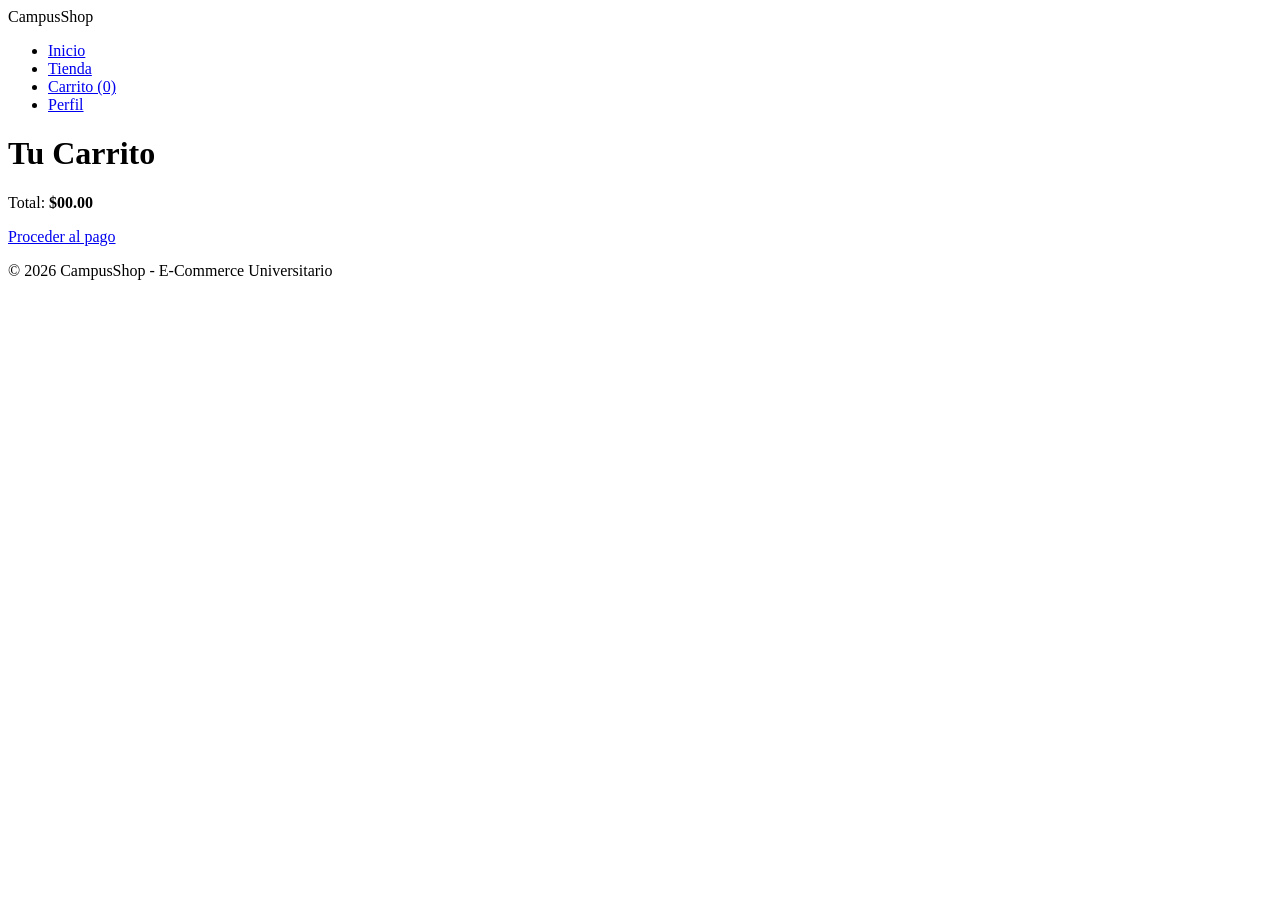
==== carrito.html @ 1fbe0f93 "feat: :tada: Hice una pequeña base del proyecto y cree todos los archivos requeridos Implemente una " ====
<!DOCTYPE html>
<html lang="es">
<head>
    <meta charset="UTF-8">
    <meta name="viewport" content="width=device-width, initial-scale=1.0">
    <title>CampusShop - Carrito</title>
    <link rel="stylesheet" href="css/base.css">
    <link rel="stylesheet" href="css/layout.css">
    <link rel="stylesheet" href="css/components.css">
    <link rel="stylesheet" href="css/responsive.css">
</head>
<body>
    <header>
        <nav>
            <div class="logo">Campus<span>Shop</span></div>
            <ul>
                <li><a href="index.html">Inicio</a></li>
                <li><a href="catalogo.html">Tienda</a></li>
                <li><a href="carrito.html">Carrito (0)</a></li>
                <li><a href="perfil.html">Perfil</a></li>
            </ul>
        </nav>
    </header>
<main>
    <h1>Tu Carrito</h1>
    <section class="cart-items">
        <article class="cart-item">
            </article>
    </section>
    <section class="cart-summary">
        <p>Total: <strong>$00.00</strong></p>
        <a href="checkout.html" class="btn-checkout">Proceder al pago</a>
    </section>
</main>
    <footer>
        <p>&copy; 2026 CampusShop - E-Commerce Universitario</p>
    </footer>
</body>
</html>
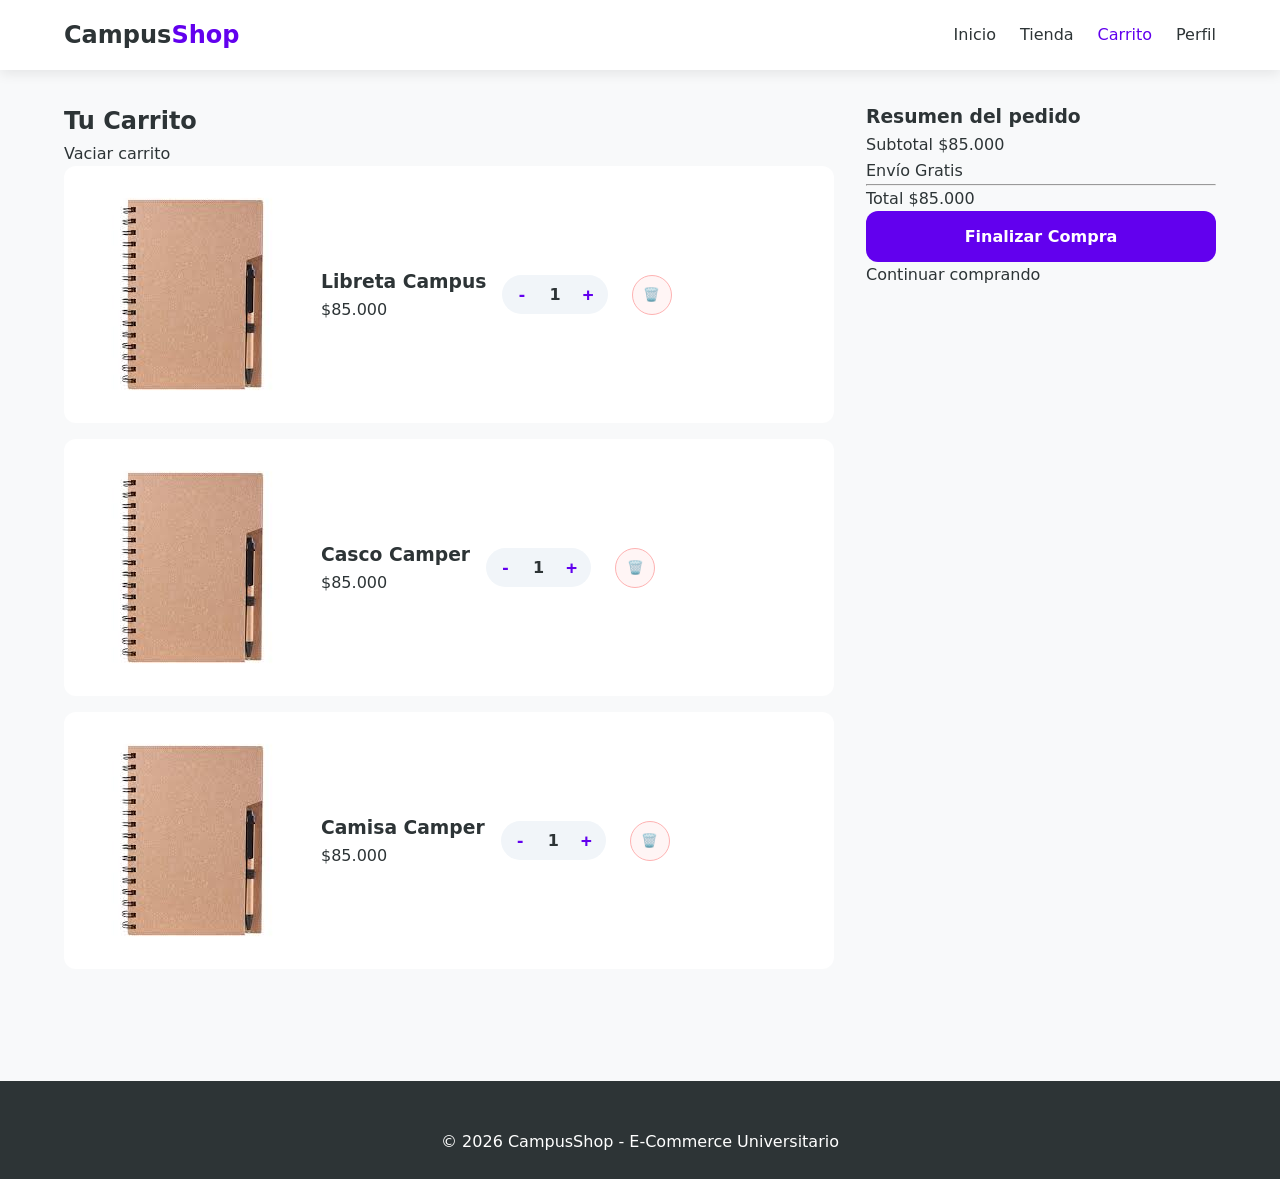
==== commit f92800f0: "feat: :sparkles: Añadi nuevo codigo termine el codigo de los htmls y css" ====
--- a/carrito.html
+++ b/carrito.html
@@ -3,37 +3,123 @@
 <head>
     <meta charset="UTF-8">
     <meta name="viewport" content="width=device-width, initial-scale=1.0">
-    <title>CampusShop - Carrito</title>
+    <title>CampusShop | Carrito</title>
     <link rel="stylesheet" href="css/base.css">
     <link rel="stylesheet" href="css/layout.css">
     <link rel="stylesheet" href="css/components.css">
     <link rel="stylesheet" href="css/responsive.css">
 </head>
 <body>
-    <header>
-        <nav>
-            <div class="logo">Campus<span>Shop</span></div>
-            <ul>
+
+    <header class="main-header">
+        <nav class="container">
+            <div class="logo">
+                <a href="index.html">Campus<span>Shop</span></a>
+            </div>
+            <ul class="nav-menu">
                 <li><a href="index.html">Inicio</a></li>
                 <li><a href="catalogo.html">Tienda</a></li>
-                <li><a href="carrito.html">Carrito (0)</a></li>
+                <li><a href="carrito.html" class="active">Carrito</a></li>
                 <li><a href="perfil.html">Perfil</a></li>
             </ul>
         </nav>
     </header>
-<main>
-    <h1>Tu Carrito</h1>
-    <section class="cart-items">
-        <article class="cart-item">
+
+    <main class="container cart-view">
+        <section class="cart-items-list">
+            <div class="cart-header">
+                <h2>Tu Carrito</h2>
+                <a href="vacio.html" class="btn-clear-cart">Vaciar carrito</a>
+            </div>
+
+            <article class="cart-item">
+                <div class="item-img">
+                    <img src="img/producto1.jpg" alt="Libreta Campus">
+                </div>
+                <div class="item-info">
+                    <h3>Libreta Campus</h3>
+                    <p class="item-price">$85.000</p>
+                </div>
+                <div class="item-controls">
+                <div class="quantity-controls">
+                    <button class="btn-qty">-</button>
+                    <span class="qty-number">1</span>
+                    <button class="btn-qty">+</button>
+                </div>
+                <button class="btn-remove-trash" title="Eliminar producto">
+                    <span class="trash-icon">🗑️</span>
+                </button>
+                </div>
             </article>
-    </section>
-    <section class="cart-summary">
-        <p>Total: <strong>$00.00</strong></p>
-        <a href="checkout.html" class="btn-checkout">Proceder al pago</a>
-    </section>
-</main>
-    <footer>
-        <p>&copy; 2026 CampusShop - E-Commerce Universitario</p>
+
+            <article class="cart-item">
+                <div class="item-img">
+                    <img src="img/producto1.jpg" alt="Casco Camper">
+                </div>
+                <div class="item-info">
+                    <h3>Casco Camper</h3>
+                    <p class="item-price">$85.000</p>
+                </div>
+                <div class="item-controls">
+                <div class="quantity-controls">
+                    <button class="btn-qty">-</button>
+                    <span class="qty-number">1</span>
+                    <button class="btn-qty">+</button>
+                </div>
+                <button class="btn-remove-trash" title="Eliminar producto">
+                    <span class="trash-icon">🗑️</span>
+                </button>
+                </div>
+            </article>
+
+            <article class="cart-item">
+                <div class="item-img">
+                    <img src="img/producto1.jpg" alt="Camisa Camper">
+                </div>
+                <div class="item-info">
+                    <h3>Camisa Camper</h3>
+                    <p class="item-price">$85.000</p>
+                </div>
+                <div class="item-controls">
+                <div class="quantity-controls">
+                    <button class="btn-qty">-</button>
+                    <span class="qty-number">1</span>
+                    <button class="btn-qty">+</button>
+                </div>
+                <button class="btn-remove-trash" title="Eliminar producto">
+                    <span class="trash-icon">🗑️</span>
+                </button>
+                </div>
+            </article>
+            </section>
+
+        <aside class="cart-summary">
+            <h3>Resumen del pedido</h3>
+            <div class="summary-details">
+                <div class="summary-row">
+                    <span>Subtotal</span>
+                    <span>$85.000</span>
+                </div>
+                <div class="summary-row">
+                    <span>Envío</span>
+                    <span class="free">Gratis</span>
+                </div>
+                <hr>
+                <div class="summary-row total">
+                    <span>Total</span>
+                    <span>$85.000</span>
+                </div>
+            </div>
+            <a href="checkout.html" class="btn-primary">Finalizar Compra</a>
+            <a href="catalogo.html" class="btn-continue">Continuar comprando</a>
+        </aside>
+    </main>
+
+    <footer class="main-footer">
+        <div class="container">
+            <p>&copy; 2026 CampusShop - E-Commerce Universitario</p>
+        </div>
     </footer>
+
 </body>
 </html>
--- a/css/base.css
+++ b/css/base.css
@@ -0,0 +1,47 @@
+:root {
+    /* Paleta Oficial CampusShop */
+    --primary: #6200EE;
+    --primary-dark: #3700B3;
+    --secondary: #03DAC6;
+    --bg-body: #f8f9fa;
+    --bg-card: #ffffff;
+    --text-main: #2d3436;
+    --text-muted: #636e72;
+    --error: #e74c3c;
+    --shadow: 0 4px 12px rgba(0, 0, 0, 0.08);
+    --radius: 12px;
+    --transition: 0.3s ease;
+}
+
+* {
+    margin: 0;
+    padding: 0;
+    box-sizing: border-box;
+}
+
+body {
+    font-family: 'Inter', system-ui, -apple-system, sans-serif;
+    background-color: var(--bg-body);
+    color: var(--text-main);
+    line-height: 1.6;
+}
+
+a {
+    text-decoration: none;
+    color: inherit;
+}
+
+ul {
+    list-style: none;
+}
+
+img {
+    max-width: 100%;
+    display: block;
+}
+
+.container {
+    width: 90%;
+    max-width: 1200px;
+    margin: 0 auto;
+}
--- a/css/layout.css
+++ b/css/layout.css
@@ -0,0 +1,65 @@
+/* Header */
+.main-header {
+    background: var(--bg-card);
+    padding: 1rem 0;
+    box-shadow: var(--shadow);
+    position: sticky;
+    top: 0;
+    z-index: 1000;
+}
+
+.main-header nav {
+    display: flex;
+    justify-content: space-between;
+    align-items: center;
+}
+
+.logo {
+    font-size: 1.5rem;
+    font-weight: 800;
+    color: var(--text-main);
+}
+
+.logo span {
+    color: var(--primary);
+}
+
+.nav-menu {
+    display: flex;
+    gap: 1.5rem;
+}
+
+.nav-menu a {
+    font-weight: 500;
+    transition: var(--transition);
+}
+
+.nav-menu a:hover, .nav-menu a.active {
+    color: var(--primary);
+}
+
+/* Footer */
+.main-footer {
+    background: #2d3436;
+    color: white;
+    padding: 3rem 0 1.5rem;
+    margin-top: 4rem;
+    text-align: center;
+}
+
+/* Catalog & Cart Layouts */
+.catalog-layout, .cart-view {
+    display: grid;
+    grid-template-columns: 1fr; /* Mobile First */
+    gap: 2rem;
+    padding: 2rem 0;
+}
+
+@media (min-width: 768px) {
+    .catalog-layout {
+        grid-template-columns: 250px 1fr;
+    }
+    .cart-view {
+        grid-template-columns: 1fr 350px;
+    }
+}
--- a/css/components.css
+++ b/css/components.css
@@ -0,0 +1,427 @@
+/* ==========================================================================
+    COMPONENTS.CSS - OPTIMIZADO Y ORGANIZADO
+   ========================================================================== */
+
+/* --- 1. COMPONENTES GLOBALES --- 
+   Estilos que se comparten en varias páginas (Botones y Formularios) */
+
+.btn-primary, .btn-secondary, .btn-search {
+    display: inline-block;
+    padding: 0.8rem 1.5rem;
+    border-radius: var(--radius);
+    border: none;
+    cursor: pointer;
+    font-weight: 600;
+    transition: var(--transition);
+    text-align: center;
+    text-decoration: none;
+    font-family: inherit;
+}
+
+.btn-primary { 
+    background: var(--primary); 
+    color: white; 
+    width: 100%; 
+}
+
+.btn-primary:hover { 
+    background: var(--primary-dark); 
+}
+
+.btn-secondary { 
+    background: var(--bg-body); 
+    color: var(--primary); 
+    border: 1px solid var(--primary); 
+}
+
+.btn-secondary:hover { 
+    background: var(--primary); 
+    color: white; 
+}
+
+input[type="text"], input[type="email"], 
+input[type="tel"], input[type="search"] {
+    width: 100%;
+    padding: 0.8rem;
+    border: 1px solid #dfe6e9;
+    border-radius: var(--radius);
+    margin-bottom: 1rem;
+    font-family: inherit;
+}
+
+/* --- 2. HOME Y CATÁLOGO (Cards de Producto) --- */
+
+.product-grid {
+    display: grid;
+    grid-template-columns: repeat(auto-fill, minmax(200px, 1fr));
+    gap: 1.5rem;
+}
+
+.product-card {
+    background: var(--bg-card);
+    border-radius: var(--radius);
+    padding: 1rem;
+    box-shadow: var(--shadow);
+    transition: var(--transition);
+}
+
+.product-card:hover { 
+    transform: translateY(-5px); 
+}
+
+.card-image img {
+    border-radius: 8px;
+    margin-bottom: 1rem;
+    aspect-ratio: 1/1;
+    object-fit: cover;
+}
+
+/* --- 3. PERFIL DE USUARIO --- */
+
+.profile-header-box {
+    text-align: center;
+    padding: 2.5rem 0;
+    margin-bottom: 1rem;
+}
+
+.profile-avatar-container {
+    width: 250px; /* Ajustado de 350px para mejor proporción */
+    height: 250px;
+    margin: 0 auto 1rem;
+    border-radius: 50%;
+    border: 4px solid var(--primary);
+    overflow: hidden;
+    background-color: #f1f5f9;
+}
+
+.profile-avatar-container img {
+    width: 100%;
+    height: 100%;
+    object-fit: cover;
+}
+
+.profile-name-text {
+    font-size: 1.6rem;
+    color: var(--text-main);
+    margin-bottom: 0.2rem;
+    font-weight: 700;
+}
+
+.profile-email-text {
+    color: var(--text-muted);
+    font-size: 0.95rem;
+}
+
+.profile-actions-grid {
+    display: grid;
+    grid-template-columns: repeat(2, 1fr);
+    gap: 1.2rem;
+    margin-bottom: 3rem;
+}
+
+.profile-action-card {
+    background: var(--bg-card);
+    padding: 1.8rem 1rem;
+    border-radius: var(--radius);
+    text-align: center;
+    box-shadow: var(--shadow);
+    border: 1px solid transparent;
+    transition: var(--transition);
+    text-decoration: none;
+    display: block;
+}
+
+.profile-action-card:hover {
+    transform: translateY(-4px);
+    border-color: var(--primary);
+}
+
+.action-icon {
+    font-size: 2.2rem;
+    display: block;
+    margin-bottom: 0.8rem;
+}
+
+.action-logout:hover {
+    border-color: var(--error);
+    background-color: #fffafa;
+}
+
+/* --- 4. DETALLE DE PRODUCTO --- */
+
+.product-detail-view {
+    display: grid;
+    grid-template-columns: 1fr 1fr;
+    gap: 3rem;
+    padding-top: 2rem;
+    align-items: start;
+}
+
+.main-image-card {
+    background: white;
+    padding: 2rem;
+    border-radius: var(--radius);
+    box-shadow: var(--shadow);
+    display: flex;
+    justify-content: center;
+}
+
+.main-image-card img {
+    max-height: 400px;
+    object-fit: contain;
+}
+
+.category-tag {
+    color: var(--primary);
+    font-weight: 700;
+    text-transform: uppercase;
+    font-size: 0.8rem;
+    letter-spacing: 1px;
+}
+
+.product-price {
+    font-size: 1.8rem;
+    font-weight: 700;
+    color: var(--text-main);
+    margin-bottom: 1.5rem;
+}
+
+.purchase-actions {
+    display: flex;
+    gap: 1rem;
+    margin-bottom: 2rem;
+}
+
+/* --- 5. CARRITO Y CONTROLES DE CANTIDAD --- */
+
+.cart-item {
+    display: flex;
+    align-items: center;
+    gap: 1rem;
+    background: white;
+    padding: 1rem;
+    border-radius: var(--radius);
+    margin-bottom: 1rem;
+}
+
+.item-controls {
+    display: flex;
+    align-items: center;
+    gap: 1.5rem;
+}
+
+.quantity-controls, .quantity-selector {
+    display: flex;
+    align-items: center;
+    background: #f1f5f9;
+    border-radius: 20px;
+    padding: 2px;
+}
+
+.btn-qty {
+    background: none;
+    border: none;
+    width: 35px;
+    height: 35px;
+    cursor: pointer;
+    font-size: 1.2rem;
+    font-weight: bold;
+    color: var(--primary);
+    transition: var(--transition);
+}
+
+.btn-qty:hover {
+    background: rgb(212, 211, 211);
+    border-radius: 50%;
+}
+
+.qty-number {
+    padding: 0 10px;
+    font-weight: 600;
+    min-width: 30px;
+    text-align: center;
+}
+
+.btn-remove-trash {
+    background: #fff5f5;
+    border: 1px solid #feb2b2;
+    color: var(--error);
+    width: 40px;
+    height: 40px;
+    border-radius: 50%;
+    display: flex;
+    align-items: center;
+    justify-content: center;
+    cursor: pointer;
+    transition: var(--transition);
+}
+
+.btn-remove-trash:hover {
+    background: var(--error);
+    color: white;
+    transform: scale(1.1);
+}
+
+/* --- 6. HISTORIAL DE PEDIDOS --- */
+
+.order-card {
+    background: var(--bg-card);
+    border-radius: var(--radius);
+    padding: 1.5rem;
+    box-shadow: var(--shadow);
+    display: grid;
+    grid-template-columns: 1fr auto auto auto;
+    align-items: center;
+    gap: 1.5rem;
+    transition: var(--transition);
+}
+
+.status-delivered { background: #e6fffa; color: #2c7a7b; }
+.status-pending { background: #fffaf0; color: #9c4221; }
+
+/* --- 7. SECCIÓN: CHECKOUT --- */
+.checkout-layout {
+    display: grid;
+    grid-template-columns: 1fr 350px; /* Columna principal y resumen */
+    gap: 2rem;
+    padding-top: 2rem;
+    align-items: start;
+}
+
+.checkout-card {
+    background: white;
+    padding: 2rem;
+    border-radius: var(--radius);
+    box-shadow: var(--shadow);
+    margin-bottom: 1.5rem;
+}
+
+.checkout-card h2 {
+    font-size: 1.3rem;
+    margin-bottom: 1.5rem;
+    display: flex;
+    align-items: center;
+    gap: 10px;
+}
+
+.step-number {
+    background: var(--primary);
+    color: white;
+    width: 28px;
+    height: 28px;
+    border-radius: 50%;
+    display: flex;
+    align-items: center;
+    justify-content: center;
+    font-size: 0.9rem;
+}
+
+/* Grilla del formulario */
+.form-grid {
+    display: grid;
+    grid-template-columns: 1fr 1fr;
+    gap: 1rem;
+}
+
+.full-width { grid-column: span 2; }
+
+.form-group label {
+    display: block;
+    margin-bottom: 0.5rem;
+    font-size: 0.9rem;
+    font-weight: 600;
+}
+
+/* Opciones de pago modernas */
+.payment-selection {
+    display: grid;
+    gap: 1rem;
+}
+
+.payment-option {
+    border: 2px solid #eee;
+    padding: 1rem;
+    border-radius: var(--radius);
+    cursor: pointer;
+    transition: var(--transition);
+    display: flex;
+    align-items: center;
+    gap: 15px;
+}
+
+.payment-option:has(input:checked) {
+    border-color: var(--primary);
+    background: #f8f7ff;
+}
+
+.option-content {
+    display: flex;
+    align-items: center;
+    gap: 10px;
+    font-weight: 500;
+}
+
+/* Resumen lateral */
+.checkout-summary {
+    position: sticky;
+    top: 100px;
+}
+
+.summary-total-lines .line {
+    display: flex;
+    justify-content: space-between;
+    margin-bottom: 0.8rem;
+}
+
+.grand-total {
+    font-size: 1.2rem;
+    font-weight: 800;
+    margin-top: 1rem;
+    color: var(--text-main);
+}
+
+.btn-back-link {
+    display: block;
+    text-align: center;
+    margin-top: 1rem;
+    font-size: 0.9rem;
+    color: var(--text-muted);
+}
+
+/* Responsive */
+@media (max-width: 900px) {
+    .checkout-layout {
+        grid-template-columns: 1fr;
+    }
+    .form-grid {
+        grid-template-columns: 1fr;
+    }
+    .full-width { grid-column: span 1; }
+}
+
+/* --- 8. ESTADOS VACÍOS Y RESPONSIVE --- */
+
+.empty-state {
+    display: flex;
+    flex-direction: column;
+    align-items: center;
+    justify-content: center;
+    text-align: center;
+    min-height: 60vh;
+    padding: 2rem;
+}
+
+.bin-avatar-container {
+    width: 250px; /* Ajustado para consistencia */
+    margin-bottom: 1.5rem;
+}
+
+@media (max-width: 768px) {
+    .product-detail-view, .order-card {
+        grid-template-columns: 1fr;
+        text-align: center;
+    }
+    .profile-actions-grid {
+        grid-template-columns: 1fr;
+    }
+}
--- a/css/responsive.css
+++ b/css/responsive.css
@@ -0,0 +1,68 @@
+/* Ajustes para móviles */
+@media (max-width: 600px) {
+    .nav-menu {
+        position: fixed;
+        bottom: 0;
+        left: 0;
+        width: 100%;
+        background: white;
+        padding: 1rem;
+        justify-content: space-around;
+        box-shadow: 0 -2px 10px rgba(0,0,0,0.1);
+    }
+    
+    .logo { width: 100%; text-align: center; }
+    
+    .category-grid {
+        display: grid;
+        grid-template-columns: repeat(2, 1fr);
+        gap: 10px;
+    }
+}
+
+/* Categorías en Home */
+.category-grid {
+    display: flex;
+    gap: 1rem;
+    overflow-x: auto;
+    padding: 1rem 0;
+}
+
+.category-item {
+    min-width: 100px;
+    background: white;
+    padding: 1rem;
+    text-align: center;
+    border-radius: var(--radius);
+    box-shadow: var(--shadow);
+}
+/* Categorías en Home */
+.category-grid {
+    display: flex;
+    gap: 1rem;
+    overflow-x: auto;
+    padding: 1rem 0;
+}
+
+.category-item {
+    min-width: 120px;
+    background: white;
+    padding: 1.5rem 1rem;
+    text-align: center;
+    border-radius: var(--radius);
+    box-shadow: var(--shadow);
+    display: flex;
+    align-items: center;
+    justify-content: center;
+    transition: var(--transition);
+}
+
+.category-item:hover {
+    transform: translateY(-3px);
+    border: 1px solid var(--primary);
+}
+
+.category-item span {
+    font-weight: 600;
+    color: var(--text-main);
+}
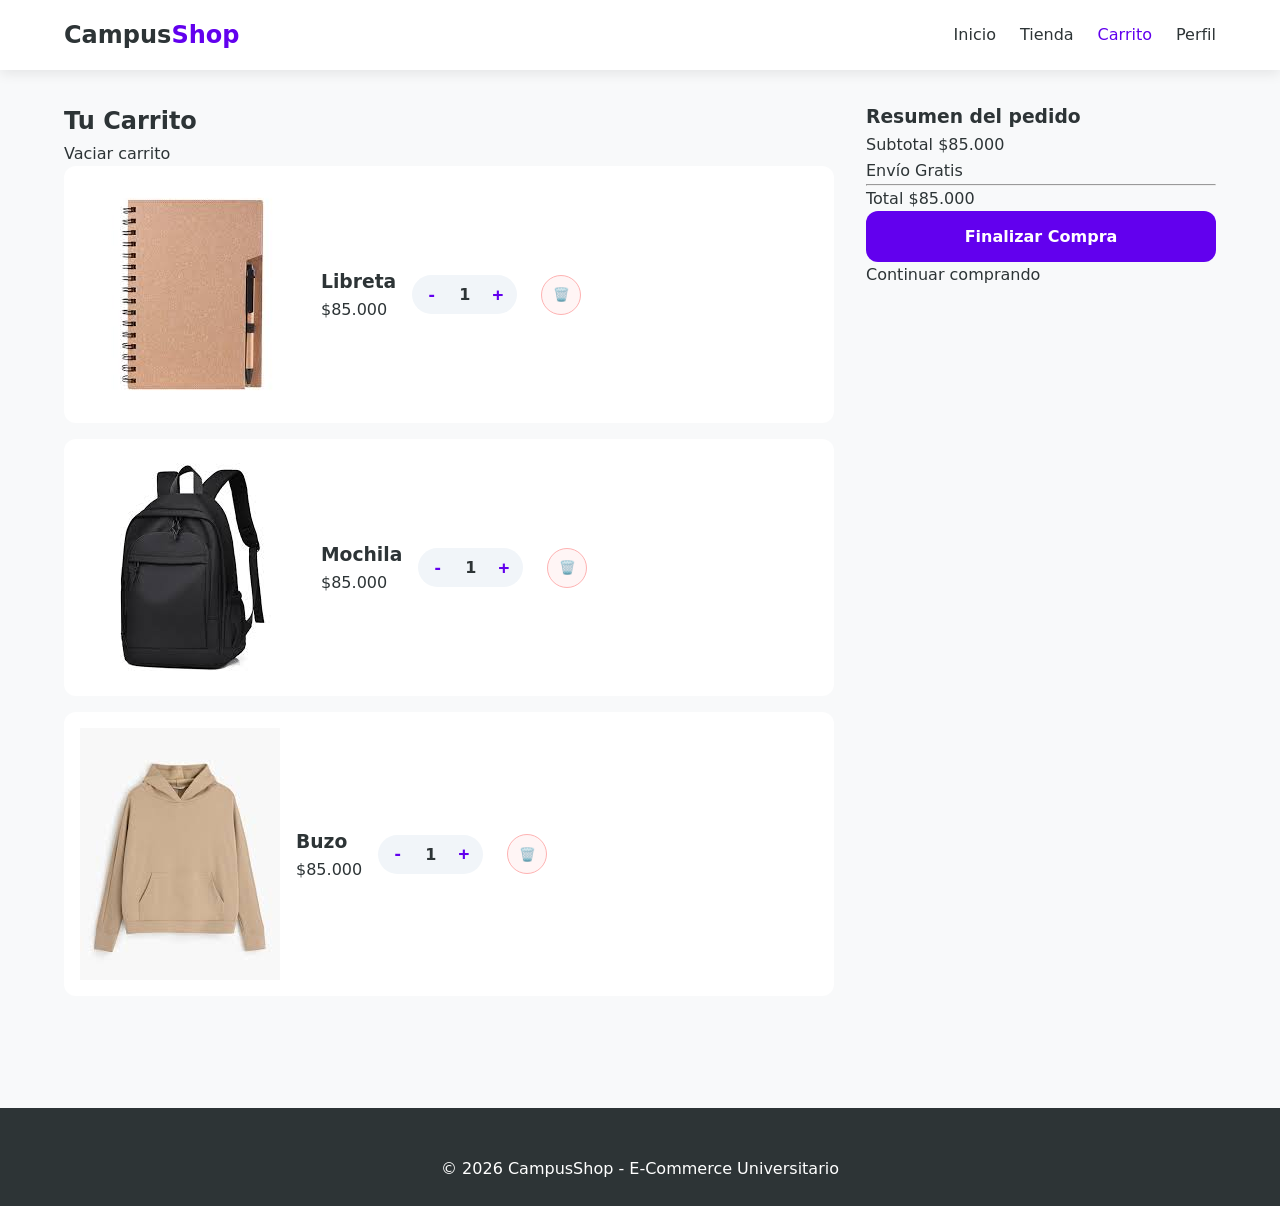
==== commit e1e1c5dc: "feat: :zap: Implemente imagenes y optimice mas el html de productos Añadi imagenes a todas las pagin" ====
--- a/carrito.html
+++ b/carrito.html
@@ -34,10 +34,10 @@
 
             <article class="cart-item">
                 <div class="item-img">
-                    <img src="img/producto1.jpg" alt="Libreta Campus">
+                    <img src="img/Libreta_Camper.jpg" alt="Libreta Campus">
                 </div>
                 <div class="item-info">
-                    <h3>Libreta Campus</h3>
+                    <h3>Libreta</h3>
                     <p class="item-price">$85.000</p>
                 </div>
                 <div class="item-controls">
@@ -54,10 +54,10 @@
 
             <article class="cart-item">
                 <div class="item-img">
-                    <img src="img/producto1.jpg" alt="Casco Camper">
+                    <img src="img/Mochila.jpg" alt="Casco Camper">
                 </div>
                 <div class="item-info">
-                    <h3>Casco Camper</h3>
+                    <h3>Mochila</h3>
                     <p class="item-price">$85.000</p>
                 </div>
                 <div class="item-controls">
@@ -74,10 +74,10 @@
 
             <article class="cart-item">
                 <div class="item-img">
-                    <img src="img/producto1.jpg" alt="Camisa Camper">
+                    <img src="img/Buzo.jpg" alt="Camisa Camper">
                 </div>
                 <div class="item-info">
-                    <h3>Camisa Camper</h3>
+                    <h3>Buzo</h3>
                     <p class="item-price">$85.000</p>
                 </div>
                 <div class="item-controls">
--- a/css/base.css
+++ b/css/base.css
@@ -12,7 +12,9 @@
     --radius: 12px;
     --transition: 0.3s ease;
 }
-
+html {
+    scroll-behavior: smooth;
+}
 * {
     margin: 0;
     padding: 0;
--- a/css/components.css
+++ b/css/components.css
@@ -190,6 +190,120 @@
     display: flex;
     gap: 1rem;
     margin-bottom: 2rem;
+}
+
+/* --- ESTILOS DE VARIANTES (Tallas/Tamaños) --- */
+.product-variants {
+    margin-bottom: 1.5rem;
+}
+
+.variant-label {
+    display: block;
+    font-weight: 600;
+    font-size: 0.9rem;
+    margin-bottom: 0.8rem;
+    color: var(--text-main);
+}
+
+.variant-options {
+    display: flex;
+    gap: 10px;
+    flex-wrap: wrap;
+}
+
+.variant-btn {
+    padding: 0.6rem 1.2rem;
+    border: 2px solid #dfe6e9;
+    background: white;
+    border-radius: 8px;
+    font-weight: 600;
+    cursor: pointer;
+    transition: var(--transition);
+}
+
+.variant-btn:hover {
+    border-color: var(--primary);
+    color: var(--primary);
+}
+
+.variant-btn.active {
+    background: var(--primary);
+    border-color: var(--primary);
+    color: white;
+}
+
+/* --- ESTILOS DE VARIANTES INTERACTIVAS (SIN JS) --- */
+
+/* Separador de productos en la misma página */
+.product-section-divider {
+    margin-bottom: 6rem;
+    padding-bottom: 4rem;
+    border-bottom: 1px solid rgba(0,0,0,0.05);
+}
+
+.product-variants {
+    margin: 1.5rem 0;
+}
+
+.variant-label {
+    display: block;
+    font-weight: 600;
+    font-size: 0.9rem;
+    margin-bottom: 0.8rem;
+    color: var(--text-main);
+}
+
+.variant-options {
+    display: flex;
+    gap: 10px;
+    flex-wrap: wrap;
+}
+
+/* Ocultar el radio button nativo */
+.variant-options input[type="radio"] {
+    display: none;
+}
+
+/* El label estilizado como botón */
+.variant-btn {
+    display: inline-block;
+    padding: 0.6rem 1.2rem;
+    border: 2px solid #dfe6e9;
+    background: white;
+    border-radius: 8px;
+    font-weight: 600;
+    cursor: pointer;
+    transition: var(--transition);
+    font-family: inherit;
+    user-select: none;
+}
+
+.variant-btn:hover {
+    border-color: var(--primary);
+    color: var(--primary);
+}
+
+/* Estado SELECCIONADO: Cuando el input hermano previo está chequeado */
+.variant-options input[type="radio"]:checked + .variant-btn {
+    background: var(--primary);
+    border-color: var(--primary);
+    color: white;
+}
+
+/* Estilo para los botones de cantidad (Consistencia) */
+.btn-qty {
+    background: white;
+    border: 1px solid #dfe6e9;
+    width: 35px;
+    height: 35px;
+    border-radius: 6px;
+    cursor: pointer;
+    font-weight: bold;
+    transition: var(--transition);
+}
+
+.btn-qty:hover {
+    background: #f1f2f6;
 }
 
 /* --- 5. CARRITO Y CONTROLES DE CANTIDAD --- */
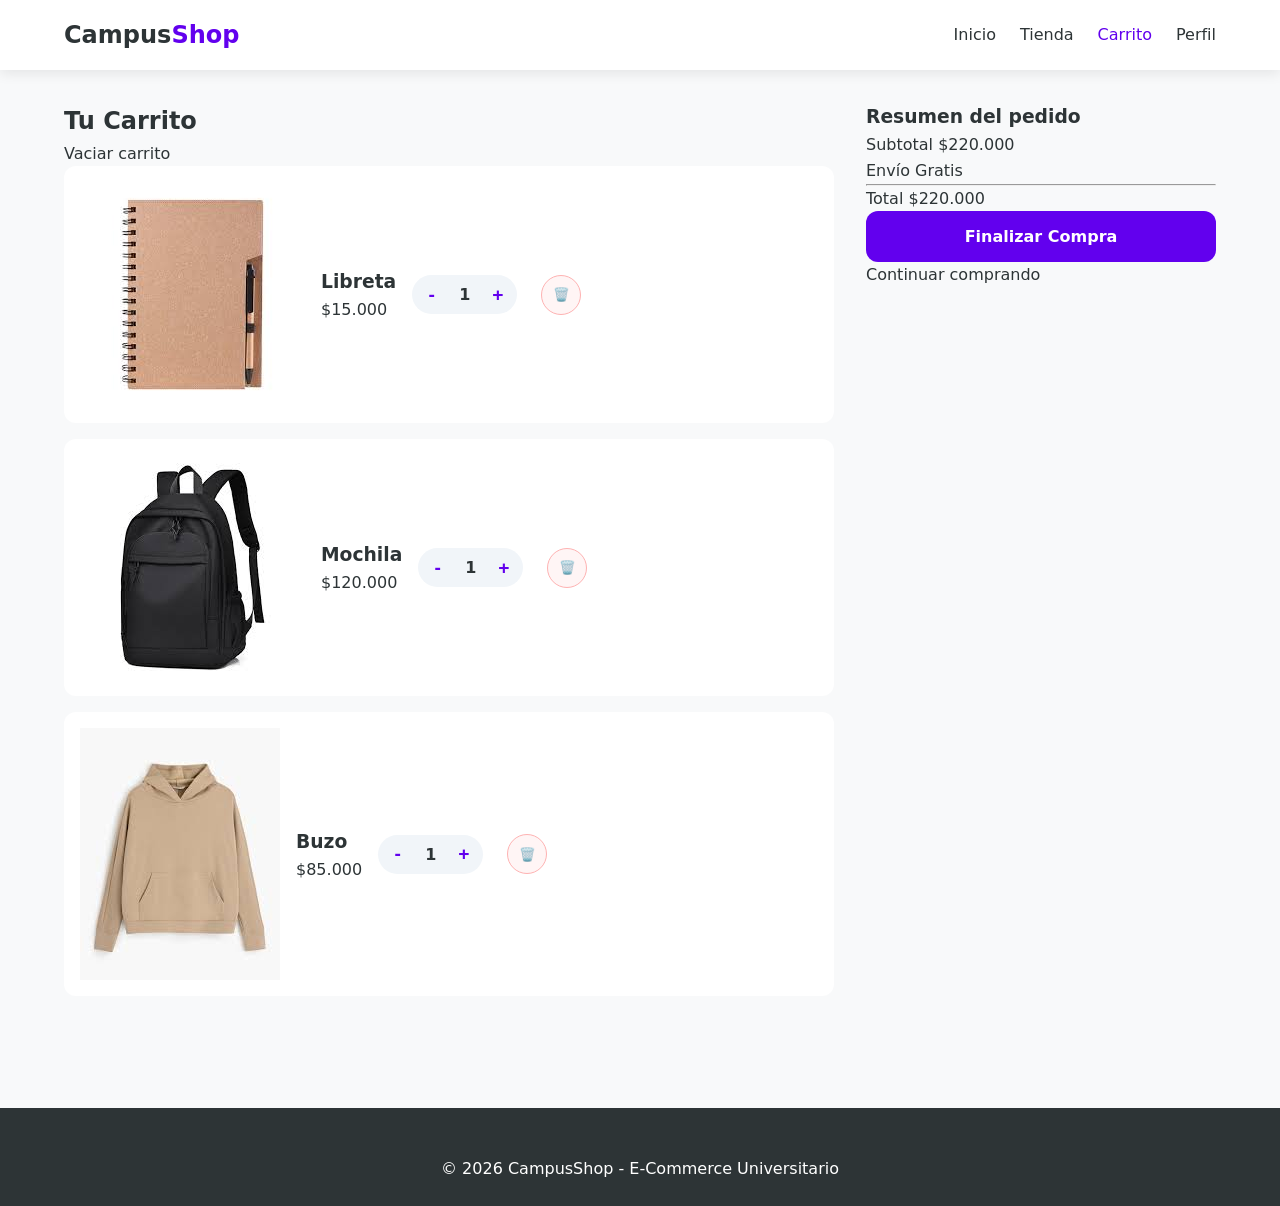
==== commit 26cadb6a: "feat: :sparkles: Ahora cuando va a ver detalles, lo envia al producto en especifico en productos Aho" ====
--- a/carrito.html
+++ b/carrito.html
@@ -38,7 +38,7 @@
                 </div>
                 <div class="item-info">
                     <h3>Libreta</h3>
-                    <p class="item-price">$85.000</p>
+                    <p class="item-price">$15.000</p>
                 </div>
                 <div class="item-controls">
                 <div class="quantity-controls">
@@ -58,7 +58,7 @@
                 </div>
                 <div class="item-info">
                     <h3>Mochila</h3>
-                    <p class="item-price">$85.000</p>
+                    <p class="item-price">$120.000</p>
                 </div>
                 <div class="item-controls">
                 <div class="quantity-controls">
@@ -98,7 +98,7 @@
             <div class="summary-details">
                 <div class="summary-row">
                     <span>Subtotal</span>
-                    <span>$85.000</span>
+                    <span>$220.000</span>
                 </div>
                 <div class="summary-row">
                     <span>Envío</span>
@@ -107,7 +107,7 @@
                 <hr>
                 <div class="summary-row total">
                     <span>Total</span>
-                    <span>$85.000</span>
+                    <span>$220.000</span>
                 </div>
             </div>
             <a href="checkout.html" class="btn-primary">Finalizar Compra</a>
--- a/css/components.css
+++ b/css/components.css
@@ -423,7 +423,7 @@
     color: white;
     width: 28px;
     height: 28px;
-    border-radius: 50%;
+    border-radius: 100%;
     display: flex;
     align-items: center;
     justify-content: center;
